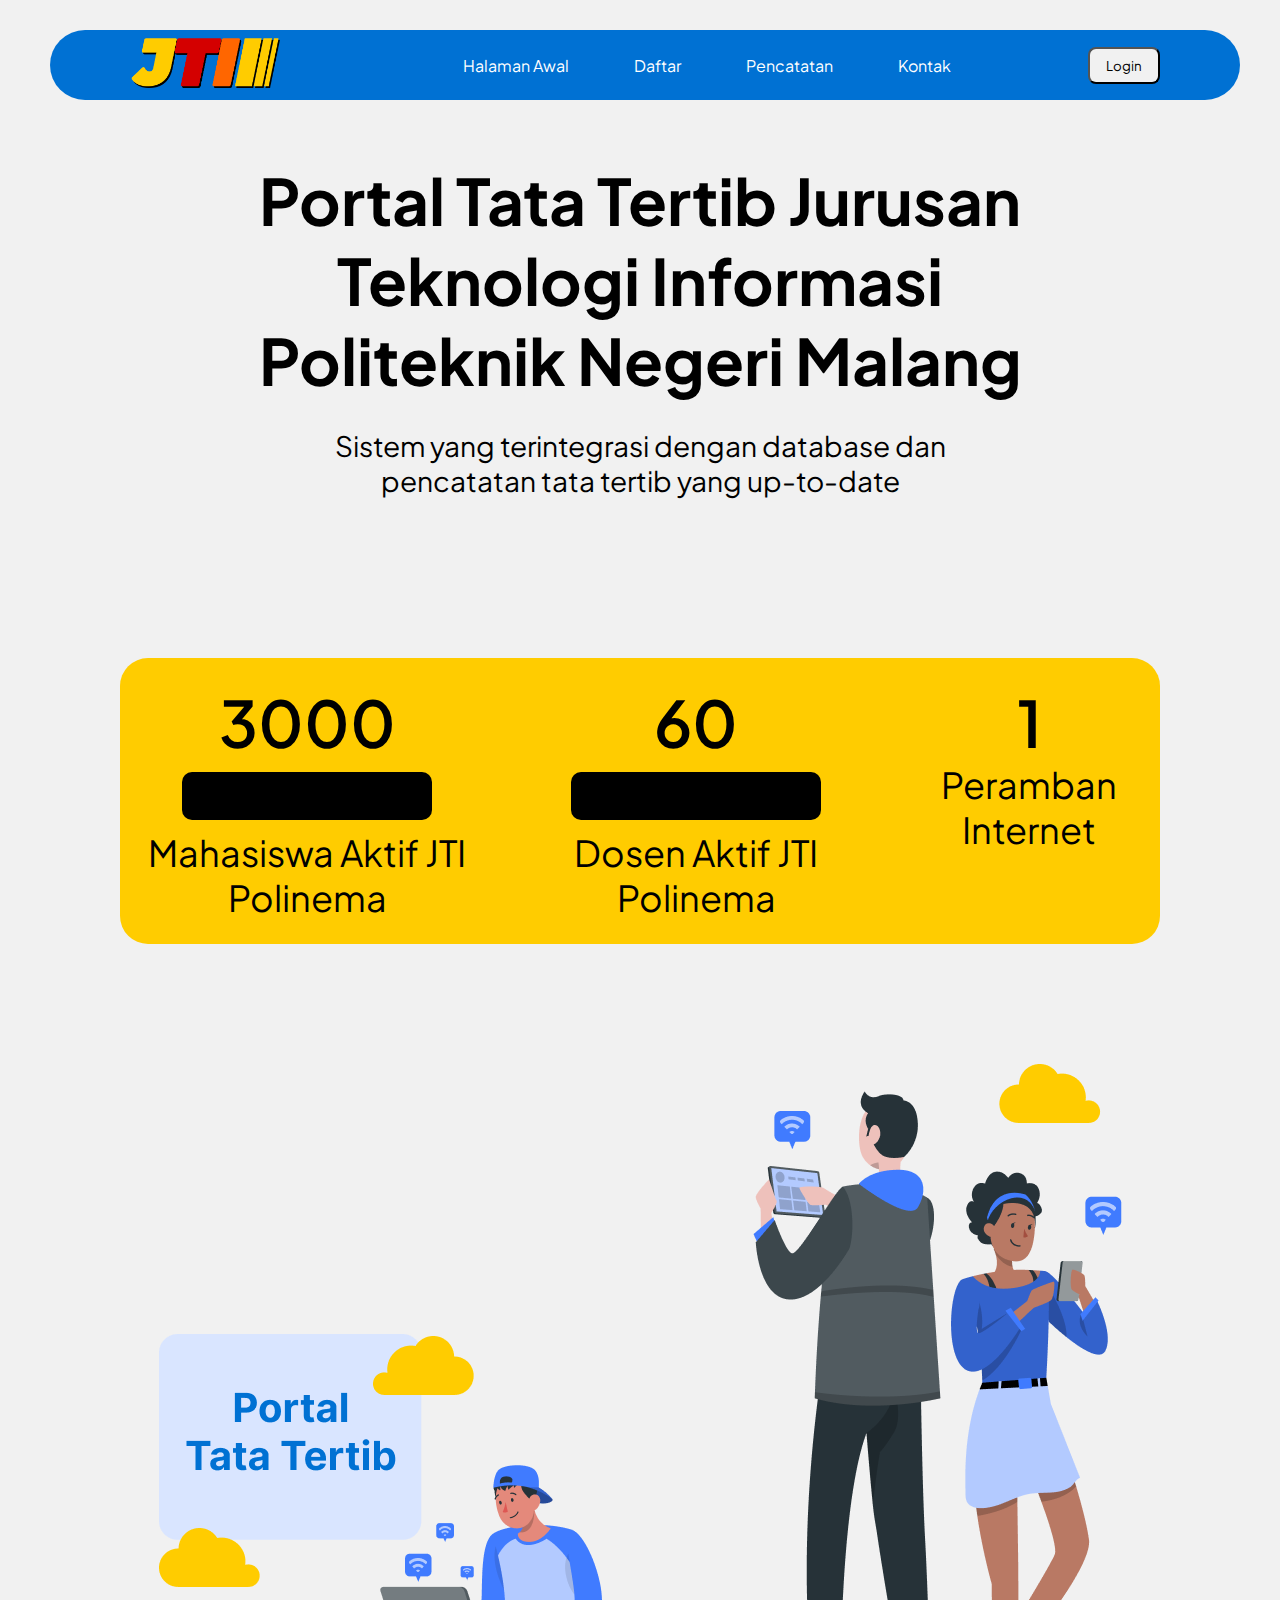
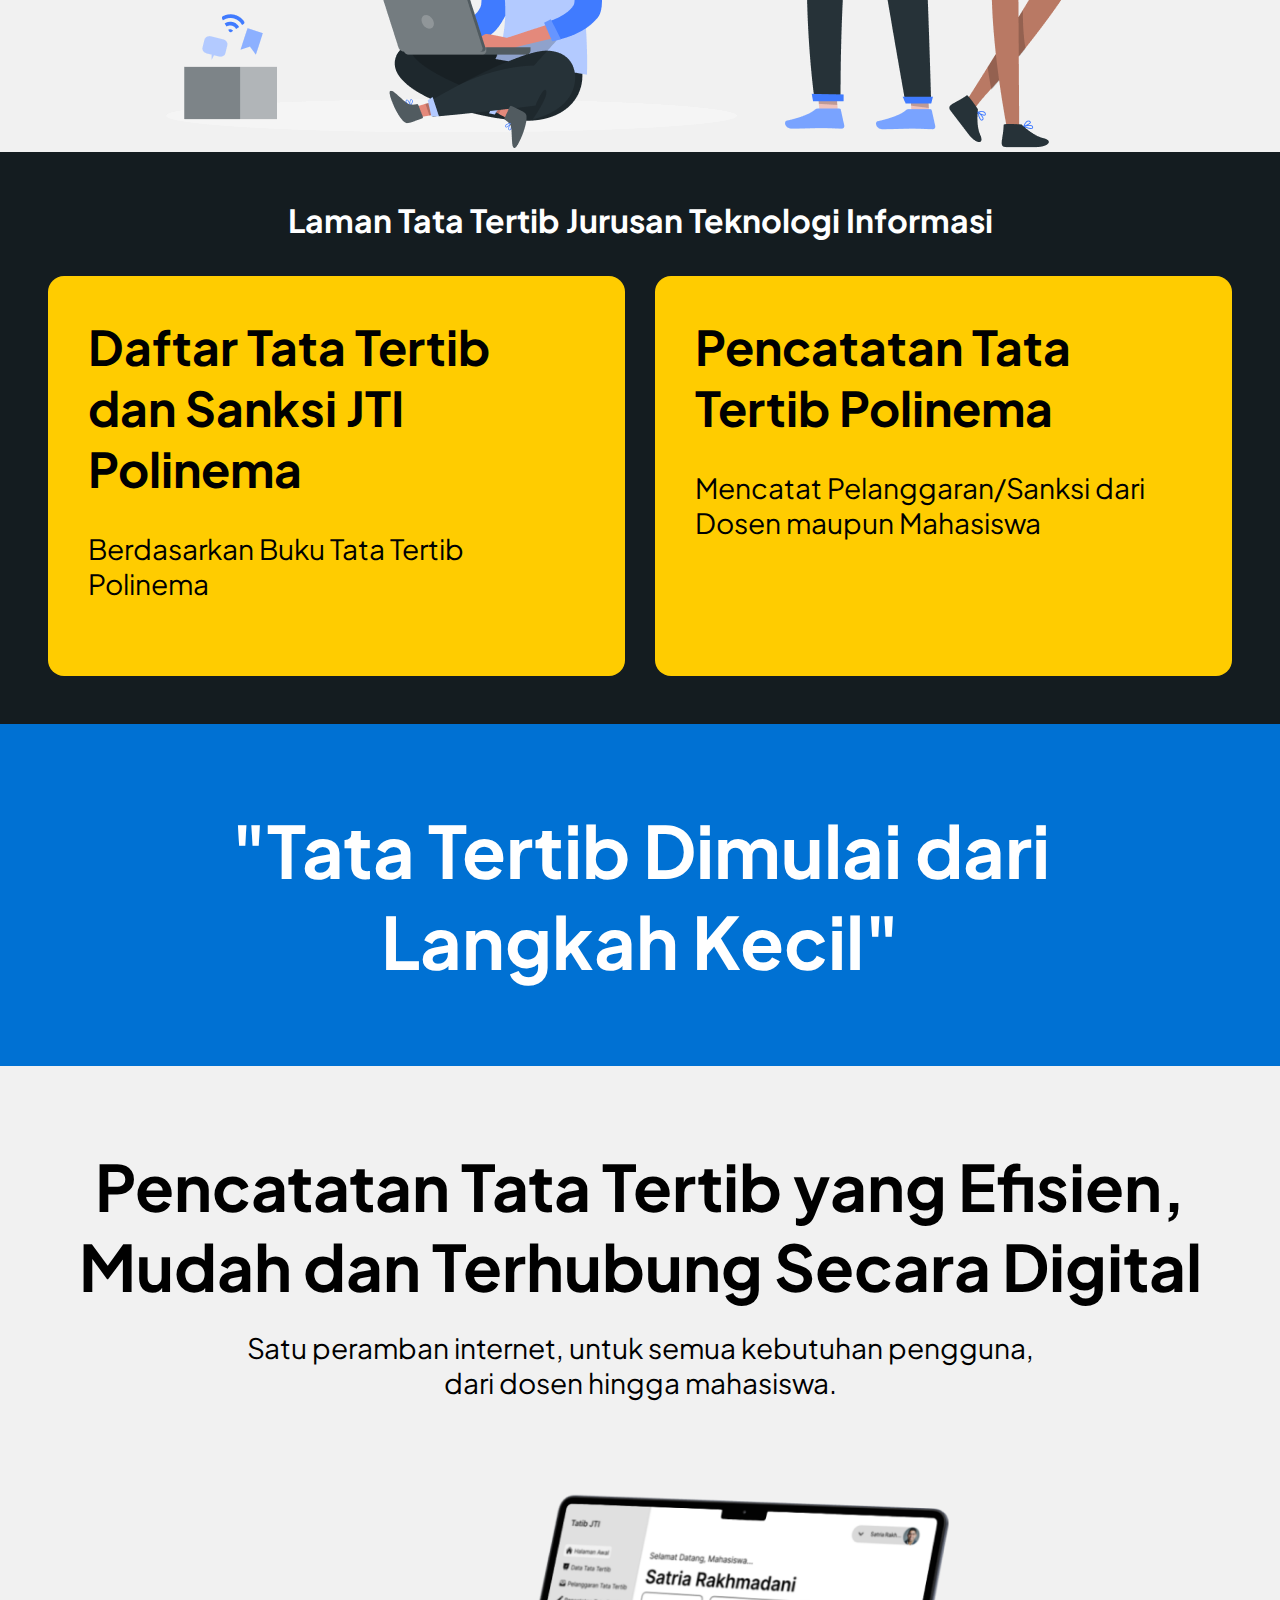
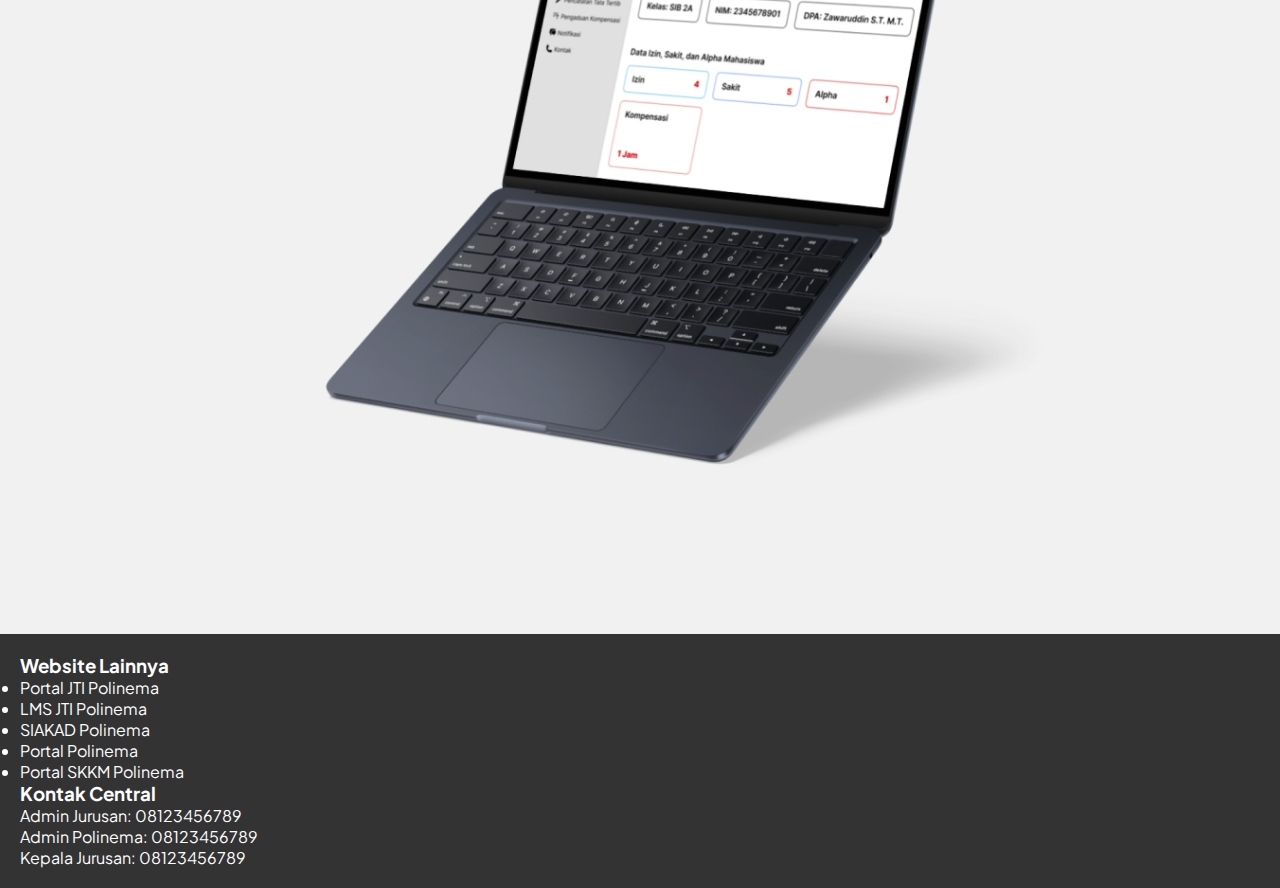
==== index.html @ 973db2af "First Commit" ====
<!DOCTYPE html>
<html lang="en">
<head>
    <meta charset="UTF-8">
    <meta name="viewport" content="width=device-width, initial-scale=1.0">
    <link rel="stylesheet" href="css/style.css">
    <script src="js/script.js"></script>
    <title>Tatib JTI</title>
    <link rel="icon" href="images/favicon.png" type="image/png">

</head>
<body>
    
    <header class="navbar">
        <div class="logo" href="index.html">
            <img src="images/logo.png" alt="JTI Logo" class="nav-logo">
        </div>
        <nav>
            <ul>
                <li><a href="#">Halaman Awal</a></li>
                <li><a href="#">Daftar</a></li>
                <li><a href="#">Pencatatan</a></li>
                <li><a href="#">Kontak</a></li>
            </ul>
        </nav>

        <button class="login-button">Login</button>
    </header>
    
    <section class="hero" >
        <h1>Portal Tata Tertib Jurusan <br> Teknologi Informasi <br> Politeknik Negeri Malang </h1>
        <p>Sistem yang terintegrasi dengan database dan <br> pencatatan tata tertib yang up-to-date</p>
        <div class="stats">
            <div class="stats-mahasiswa">
                <h2>3000</h2>
                <div class="divider"></div>
                <h5>Mahasiswa Aktif JTI Polinema</h5>
            </div>

            <div class="stats-dosen">
                <h2>60</h2>
                <div class="divider"></div>
                <h5>Dosen Aktif JTI Polinema</h5>
            </div>

            <div class="stats-internet">
                <h2>1</h2>
                <h5>Peramban Internet</h5>
            </div>
        </div>
        
        <div class="cartoons"></div>
        <img class="cartoon" src="images/Character 1.png" alt="Cartoon Illustration 1">
        <img class="cartoon" src="images/Character 2.png" alt="Cartoon Illustration 2">
    </section>

    <section class="links">
        <h2>Laman Tata Tertib Jurusan Teknologi Informasi</h2>
        <div class="cards">
            <div class="card">
                <h3>Daftar Tata Tertib dan Sanksi JTI Polinema</h3>
                <p>Berdasarkan Buku Tata Tertib Polinema</p>
            </div>

            <div class="card">
                <h3>Pencatatan Tata Tertib Polinema</h3>
                <p>Mencatat Pelanggaran/Sanksi dari Dosen maupun Mahasiswa</p>
            </div>
        </div>
    </section>

    <section class="motto">
        <h2>"Tata Tertib Dimulai dari <br> Langkah Kecil"</h2>
    </section>

    <section class="features">
        <h2>Pencatatan Tata Tertib yang Efisien, <br> Mudah dan Terhubung Secara Digital</h2>
        <p>Satu peramban internet, untuk semua kebutuhan pengguna, <br> dari dosen hingga mahasiswa.</p>
        <img src="images/MacBook Air (2022).png" alt="Laptop Mockup">
    </section>

    <footer>
        <div class="footer-content">
            <div class="footer-links">
                <h3>Website Lainnya</h3>
                <ul>
                    <li>Portal JTI Polinema</li>
                    <li>LMS JTI Polinema</li>
                    <li>SIAKAD Polinema</li>
                    <li>Portal Polinema</li>
                    <li>Portal SKKM Polinema</li>
                </ul>
            </div>
            <div class="footer-contact">
                <h3>Kontak Central</h3>
                <p>Admin Jurusan: 08123456789</p>
                <p>Admin Polinema: 08123456789</p>
                <p>Kepala Jurusan: 08123456789</p>
            </div>
        </div>
    </footer>

</body>
</html>
---- css/style.css ----
@import url('https://fonts.googleapis.com/css2?family=Plus+Jakarta+Sans:ital,wght@0,200..800;1,200..800&family=Space+Grotesk:wght@300..700&display=swap');

*{
    margin: 0;
    padding: 0;
    box-sizing: border-box;
    font-family: "Plus Jakarta Sans";
}

body {
    margin: 0;
    background-color: #f1f1f1;
}

.navbar{
    position: fixed;
    margin-top: 30px;
    margin-left: 50px;
    margin-right: 50px;
    border-radius: 600px;
    padding: 0 80px;
    display: flex;
    align-items: center;
    justify-content: space-between;
    height: 70px;
    background-color: #0071D3;
    color: #f1f1f1;
    top: 0;
    left: 0;
    width: 93%; /* Ensure it spans the screen */
    z-index: 100
}

.navbar ul {
    list-style-type: none;
    display: flex;
    gap: 20px;
}

.navbar ul li a {
    color: white;
    text-decoration: none;
}

.navbar li{
    display: inline;
    color: #f1f1f1;
    padding-left: 45px;
}

.logo .nav-logo{
    width: 150px;
    height: auto;
    justify-items: center;
}

.link a{
    color: #f1f1f1;
}

nav .link a:not(:last-child){
    margin: 0 20px;
}

.login-button{
    padding: 8px 16px;
    background-color: #f1f1f1;
    border-radius: 8px;
}

.login-button:hover {
    background-color: #0071D3;
    color: white;
}

.hero {
    text-align: center;
    padding-top: 120px;
    background-color: #f1f1f1;
}

.hero h1{
    padding-top: 40px;
    font-size: 64px;
    padding-bottom: 28px;
}

.hero p{
    font-size: 28px;
    padding-bottom: 40px;
}

.hero .stats {
    margin: 120px;
    display: flex;
    justify-content: center;
    gap: 40px;
    background-color: #FFcc00;
    border-radius: 28px;
}

.hero .stats div {
    text-align: center;
    padding: 24px;
    border-radius: 10px;
}

.hero .stats div h2{
    font-size: 64px;
    font-weight: 600;
}

.hero .stats div h5{
    font-size: 36px;
    font-weight: 400;
}

.hero .stats div .divider{
    width: 250px;
    height: 5px;
    background-color: black;
    margin: 10px auto;
}

.cartoons {
    display: block;
    justify-content: space-between;
    align-items: center;
    margin-top: 20px;
}

.links {
    text-align: center;
    padding: 48px;
    background-color: #141c20;
}

.links h2 {
    padding-bottom: 16px;
    font-size: 32px;
    font-weight: bold;
    margin-bottom: 20px;
    color: white;
}

.cards {
    display: flex;
    justify-content: center;
    gap: 30px;
    margin-top: 20px;
}

.card {
    background-color: #ffcc00;
    padding: 40px;
    border-radius: 16px;
    width: 600px;
    height: 400px;
    text-align: left;
}

.card h3{
    font-size: 48px;
    padding-bottom: 2rem;
}

.card p{
    font-size: 28px;
}

.motto{
    padding: 80px;
    background-color: #0071D3;
    color: white;
    text-align: center;
    font-size: 48px;
}

.features{
    justify-content: center;
    text-align: center;
    padding: 80px;
    padding-left: 50px;
    padding-right: 50px;
}

.features img{
    max-width: 1000px;
}

.features img:hover{
    filter: drop-shadow(0 0 20px rgba(0, 113, 211, 1));
}

.features h2{
    font-size: 64px;
    padding-bottom: 24px;
}

.features p{
    font-size: 28px;
}

footer {
    display: flex;
    background-color: #333;
    color: white;
    padding: 20px;
    display: flex;
    justify-content: space-between;
}
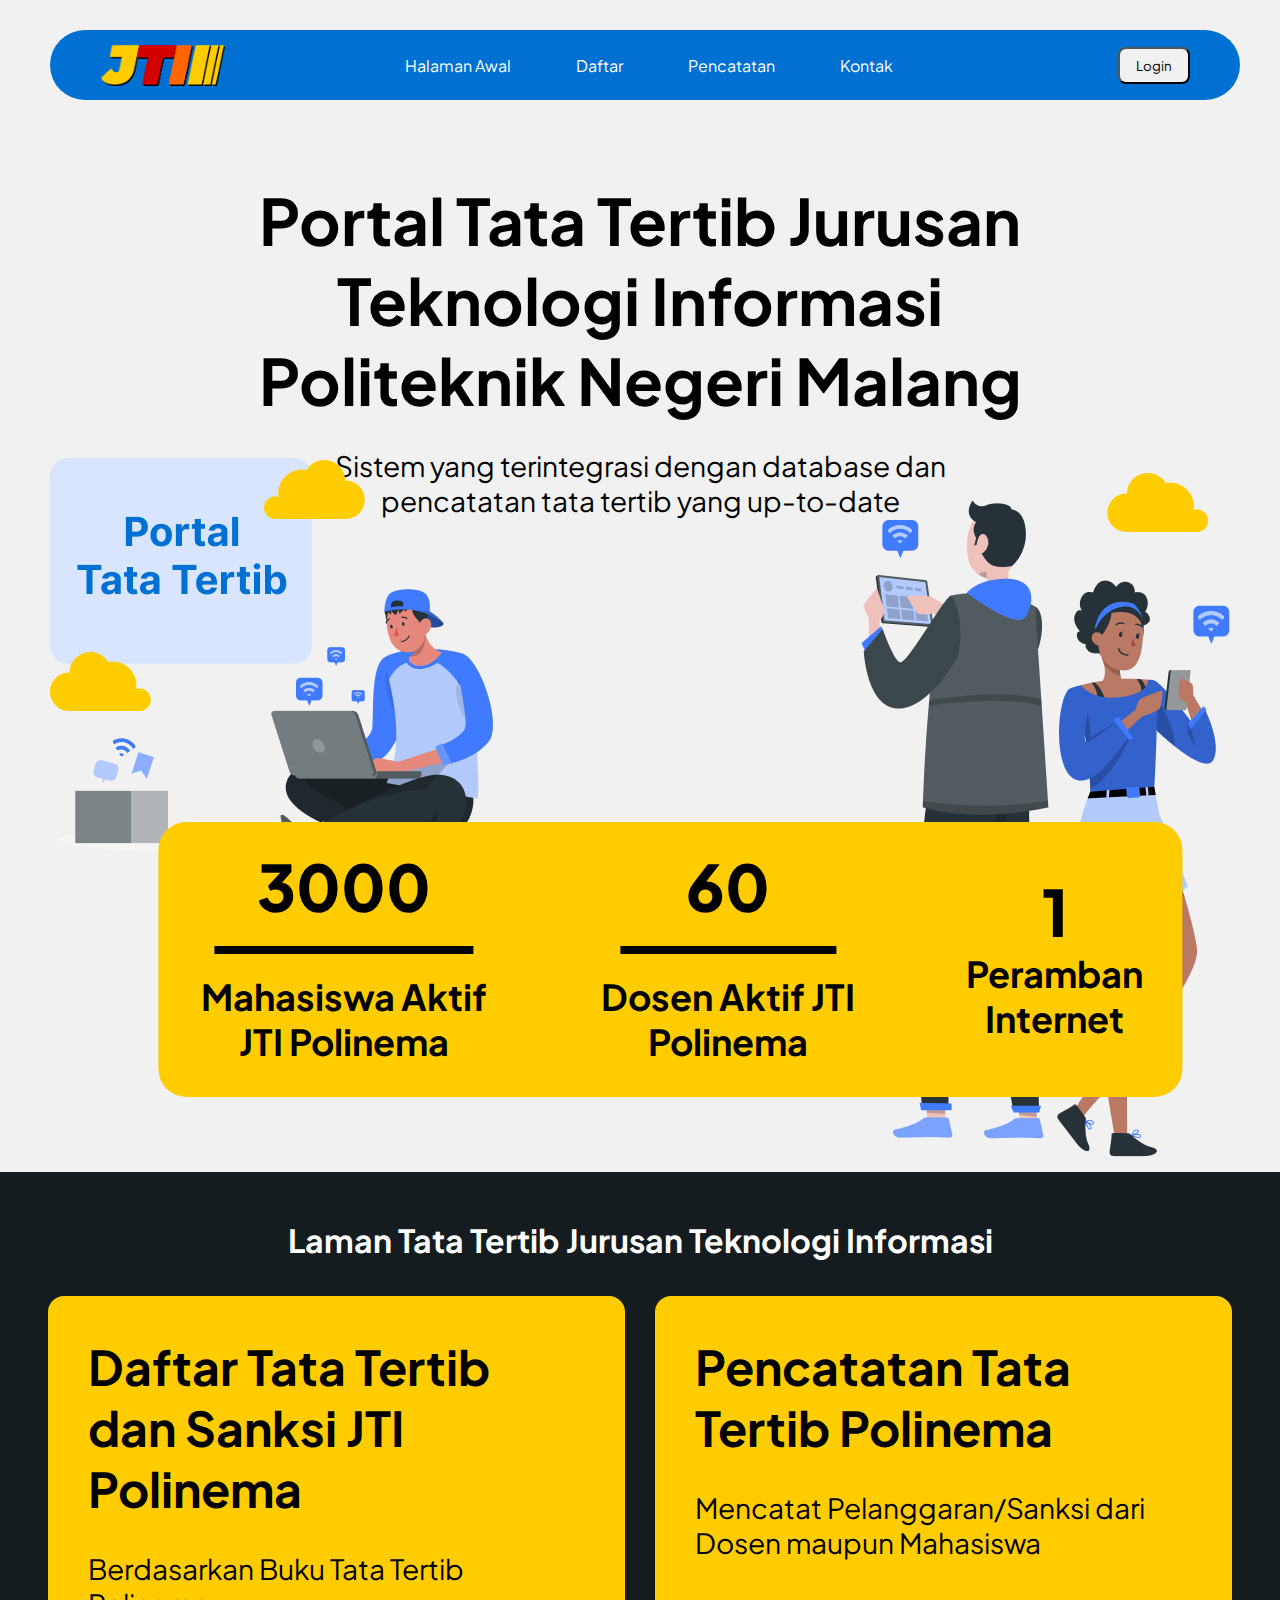
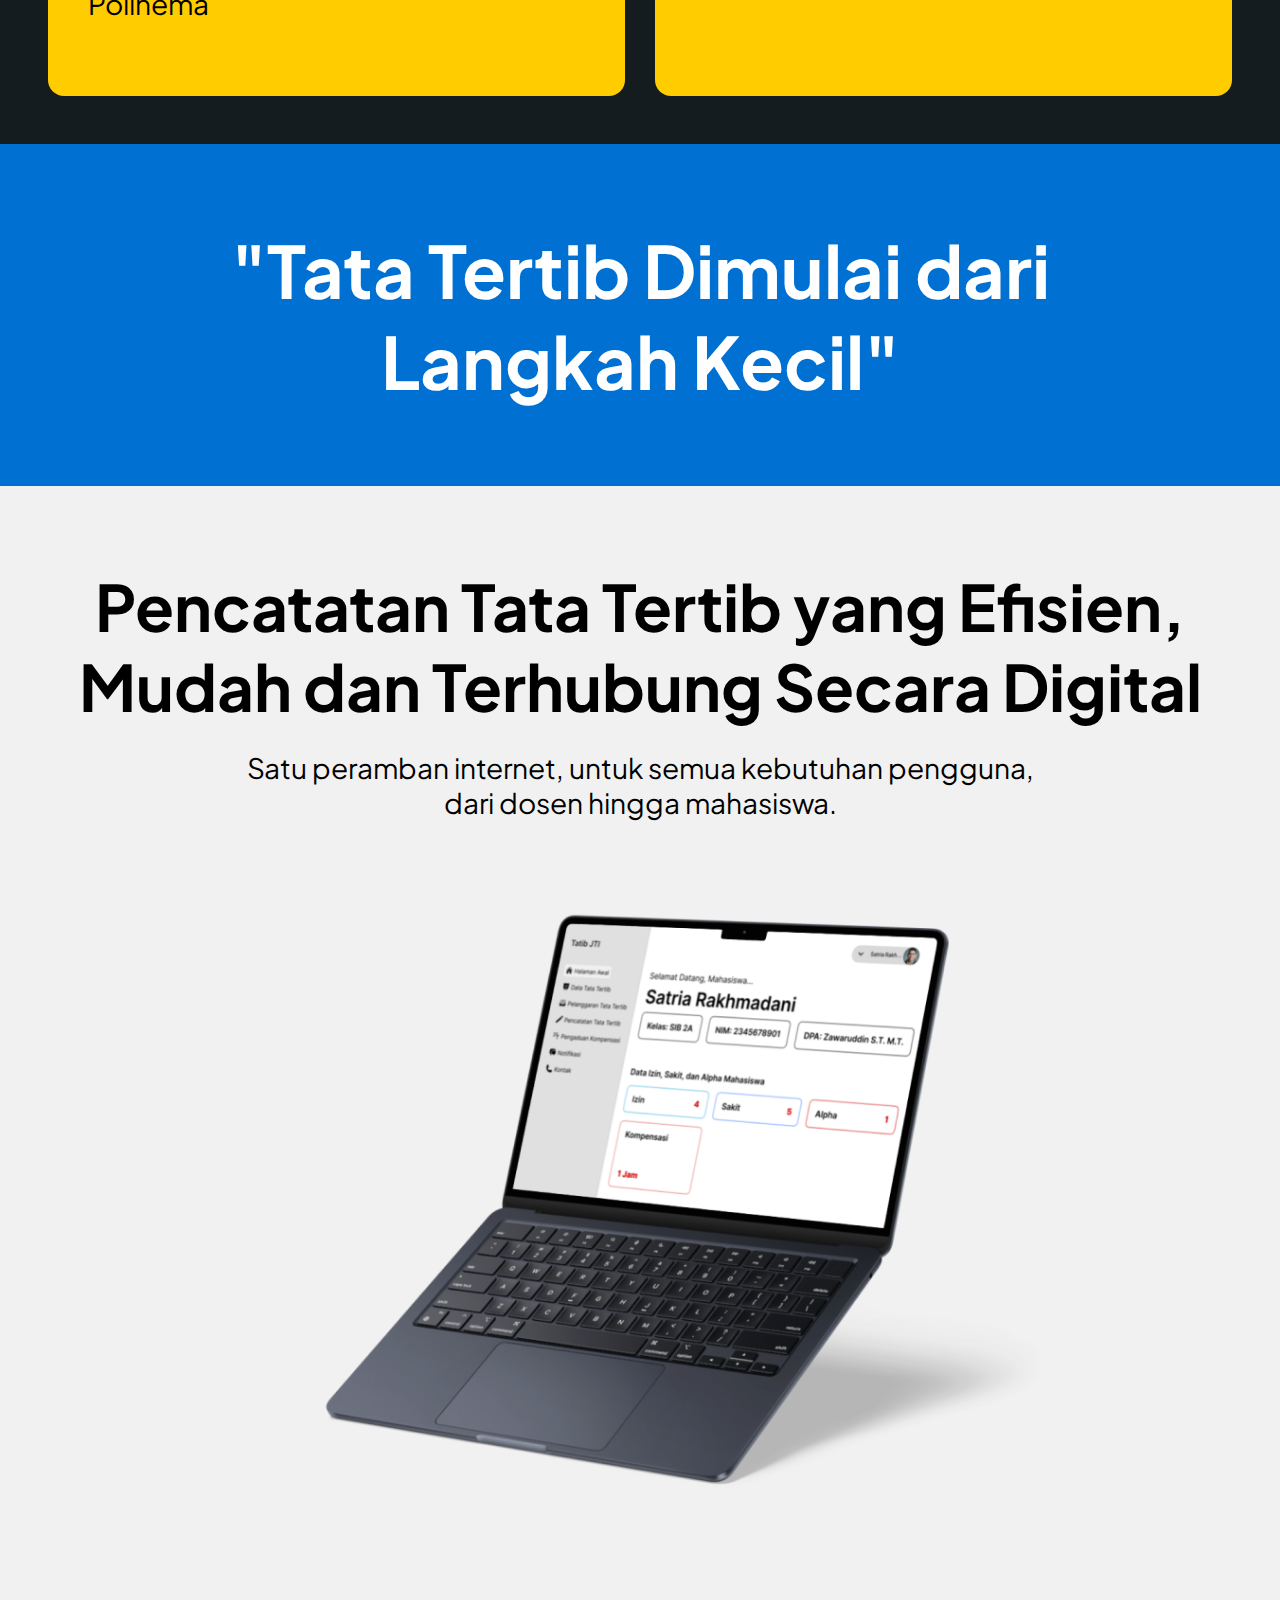
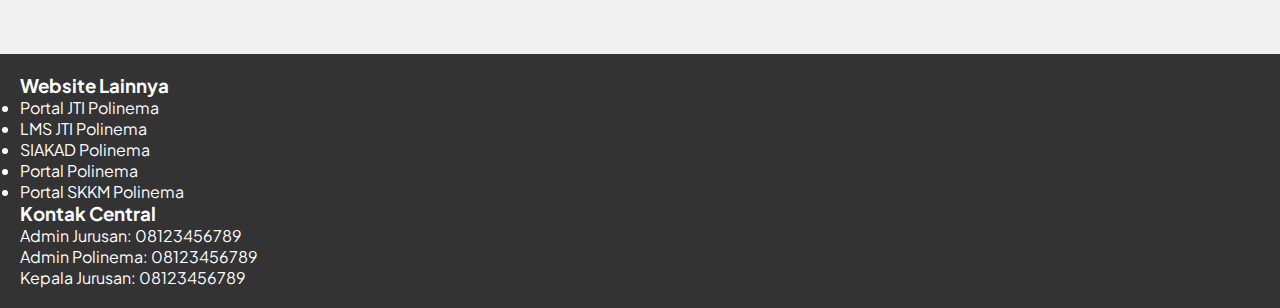
==== commit 86a87a65: "Index, Style, PHP Change" ====
--- a/index.html
+++ b/index.html
@@ -13,7 +13,7 @@
     
     <header class="navbar">
         <div class="logo" href="index.html">
-            <img src="images/logo.png" alt="JTI Logo" class="nav-logo">
+            <img src="images/logo.png" alt="JTI Logo" class="nav-logo"  >
         </div>
         <nav>
             <ul>
@@ -28,30 +28,39 @@
     </header>
     
     <section class="hero" >
+        <div class="cartoons">
         <h1>Portal Tata Tertib Jurusan <br> Teknologi Informasi <br> Politeknik Negeri Malang </h1>
         <p>Sistem yang terintegrasi dengan database dan <br> pencatatan tata tertib yang up-to-date</p>
-        <div class="stats">
-            <div class="stats-mahasiswa">
-                <h2>3000</h2>
-                <div class="divider"></div>
-                <h5>Mahasiswa Aktif JTI Polinema</h5>
+            <div class="cartoon-img">
+                <div class="cartoon1">
+                    <img class="background-cartoon" src="images/Character 1.png" alt="Cartoon Illustration 1">
+                </div>
+                <div class="cartoon2">
+                    <img class="background-cartoon" src="images/Character 2.png" alt="Cartoon Illustration 2">    
+                </div>
             </div>
+            
+            <div class="stats">
+                <div class="stats-mahasiswa">
+                    <h2>3000</h2>
+                    <hr>
+                    <h5>Mahasiswa Aktif JTI Polinema</h5>
+                </div>
 
-            <div class="stats-dosen">
-                <h2>60</h2>
-                <div class="divider"></div>
-                <h5>Dosen Aktif JTI Polinema</h5>
-            </div>
+                <div class="stats-dosen">
+                    <h2>60</h2>
+                    <hr>
+                    <h5>Dosen Aktif JTI Polinema</h5>
+                </div>
 
-            <div class="stats-internet">
-                <h2>1</h2>
-                <h5>Peramban Internet</h5>
+                <div class="stats-internet">
+                    <h2>1</h2>
+                    <h5>Peramban Internet</h5>
+                </div>
             </div>
         </div>
         
-        <div class="cartoons"></div>
-        <img class="cartoon" src="images/Character 1.png" alt="Cartoon Illustration 1">
-        <img class="cartoon" src="images/Character 2.png" alt="Cartoon Illustration 2">
+
     </section>
 
     <section class="links">
--- a/css/style.css
+++ b/css/style.css
@@ -18,7 +18,7 @@
     margin-left: 50px;
     margin-right: 50px;
     border-radius: 600px;
-    padding: 0 80px;
+    padding: 0 50px;
     display: flex;
     align-items: center;
     justify-content: space-between;
@@ -32,6 +32,7 @@
 }
 
 .navbar ul {
+    margin-right: 100px;
     list-style-type: none;
     display: flex;
     gap: 20px;
@@ -49,9 +50,11 @@
 }
 
 .logo .nav-logo{
-    width: 150px;
+    width: 125px;
     height: auto;
-    justify-items: center;
+    justify-items: flex;
+    margin-top: 5px;
+    margin-right: 10px;
 }
 
 .link a{
@@ -99,6 +102,17 @@
     border-radius: 28px;
 }
 
+.stats{
+  position: absolute;
+  top: 78%; /* Sesuaikan posisi stats */
+  left: 35%;
+  transform: translateX(-40%);
+  display: flex;
+  justify-content: space-around;
+  width: 80%; /* Lebar stats */
+  height: 275px;
+}
+
 .hero .stats div {
     text-align: center;
     padding: 24px;
@@ -107,19 +121,22 @@
 
 .hero .stats div h2{
     font-size: 64px;
-    font-weight: 600;
+    font-weight: 1000;
 }
 
 .hero .stats div h5{
     font-size: 36px;
-    font-weight: 400;
-}
-
-.hero .stats div .divider{
-    width: 250px;
-    height: 5px;
-    background-color: black;
-    margin: 10px auto;
+    font-weight: 700;
+}
+
+hr{
+  border: 4px solid black; /* Tebal dan warna garis */
+  width: 80%; /* Panjang garis */
+  margin: 20px auto; /* Jarak vertikal dan posisi tengah */
+}
+
+.stats-internet {
+    margin-top: 25px;
 }
 
 .cartoons {
@@ -127,6 +144,35 @@
     justify-content: space-between;
     align-items: center;
     margin-top: 20px;
+}
+
+.cartoon-img {
+    display: flex; /* Gunakan flexbox untuk mengatur elemen secara horizontal */
+    justify-content: space-between; /* Atur jarak antar elemen secara merata */
+    align-items: center; /* Atur elemen agar sejajar secara vertikal */
+    width: 100%; /* Pastikan elemen mengambil seluruh lebar */
+    margin-top: -100px;
+  }
+  
+.cartoon1,
+.cartoon2 {
+    display: flex; /* Membuat gambar tetap berada di dalam kontainer */
+    justify-content: center; /* Pusatkan gambar di dalam elemen */
+}
+
+.cartoon1{
+    margin-left: 50px;
+    margin-bottom: 300px;
+}
+
+.cartoon2{
+    margin-right: 50px;
+}
+
+.background-cartoon{
+  position: relative;
+  height: auto;
+  /* padding-bottom: 10%; */
 }
 
 .links {
@@ -157,6 +203,7 @@
     width: 600px;
     height: 400px;
     text-align: left;
+    
 }
 
 .card h3{
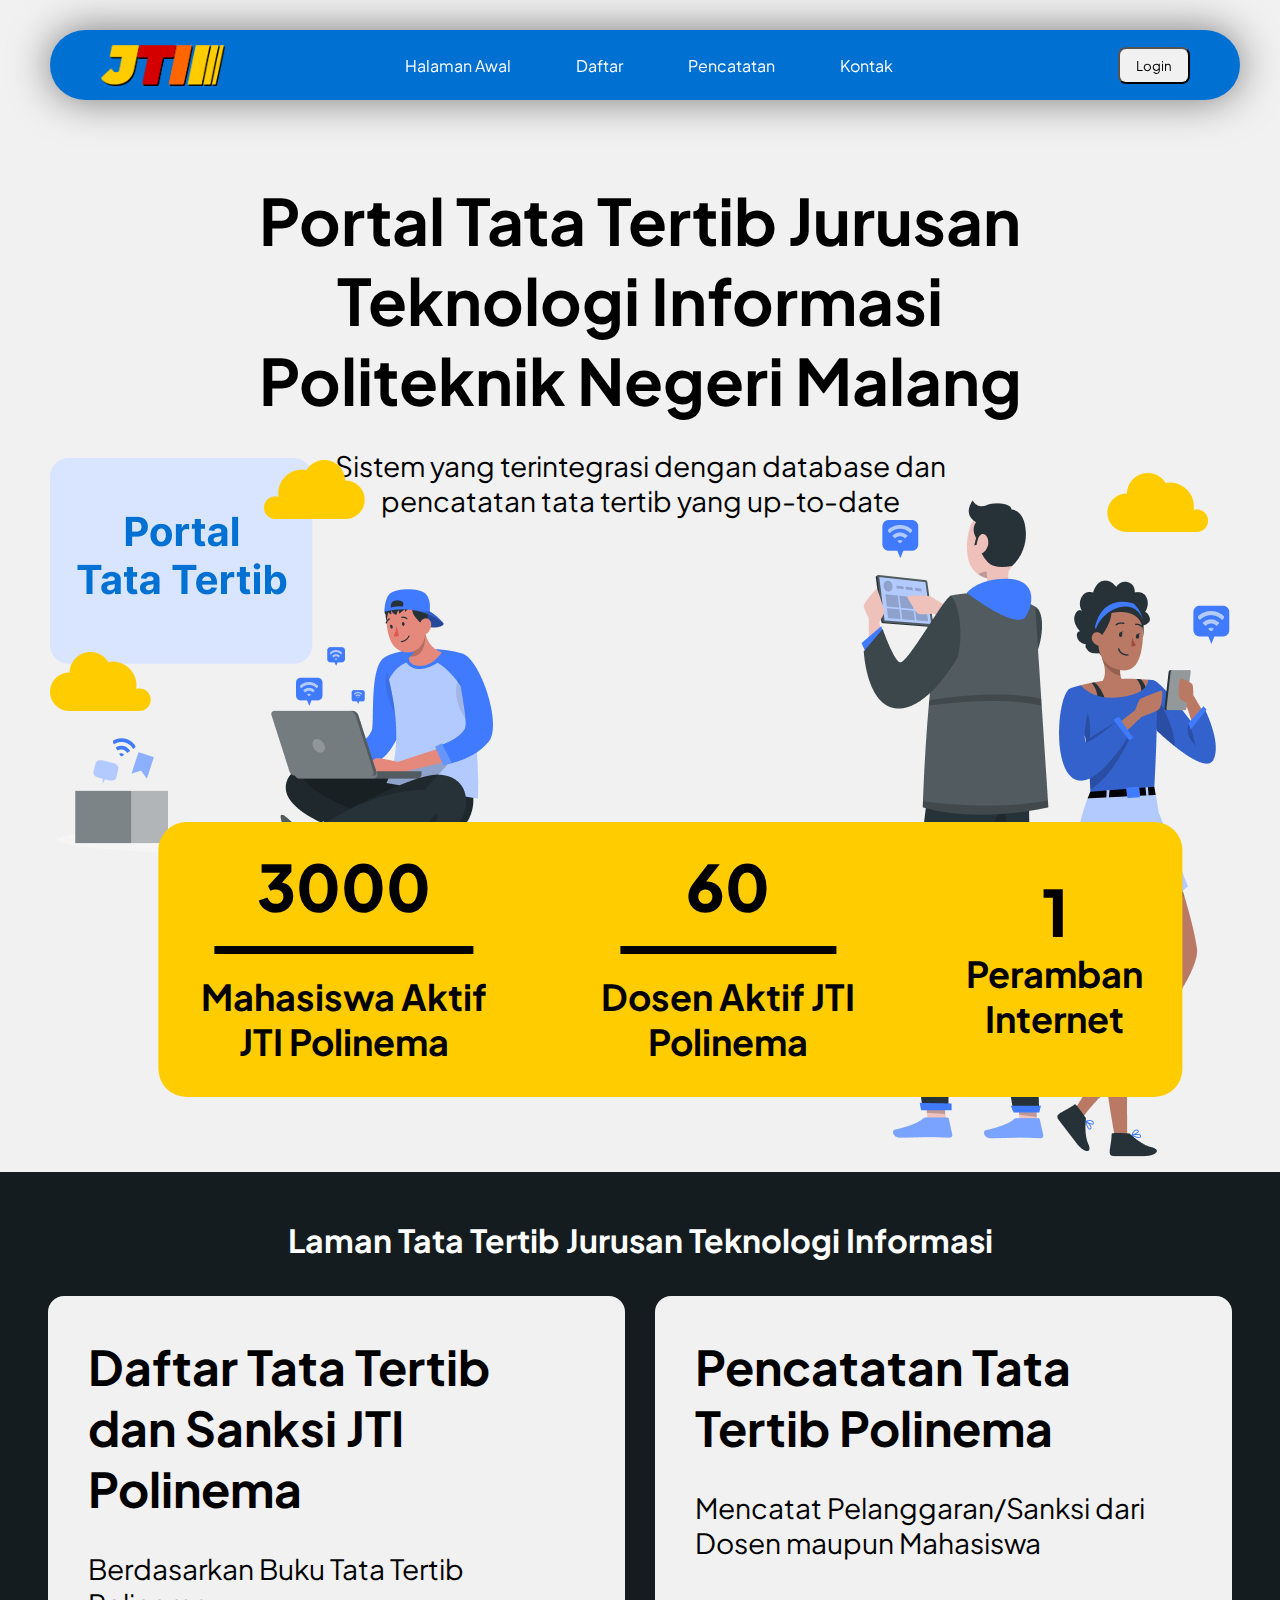
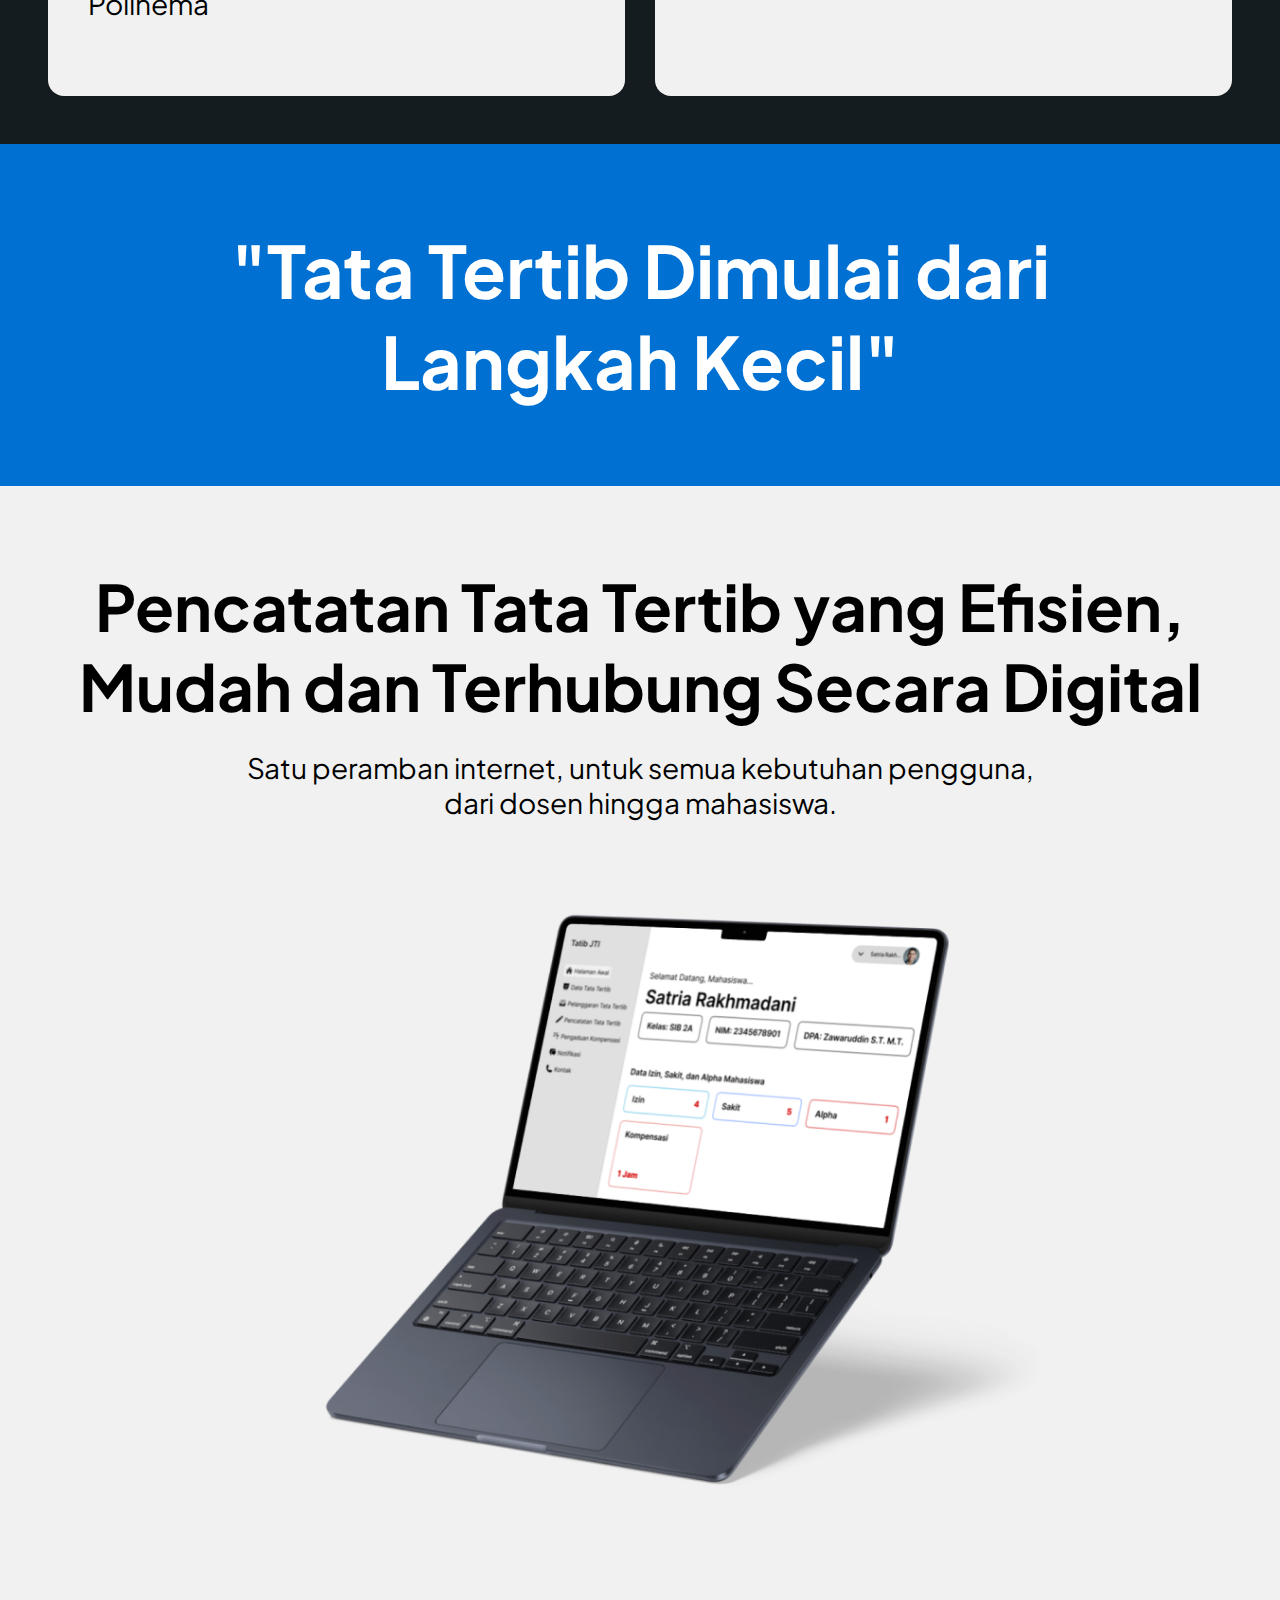
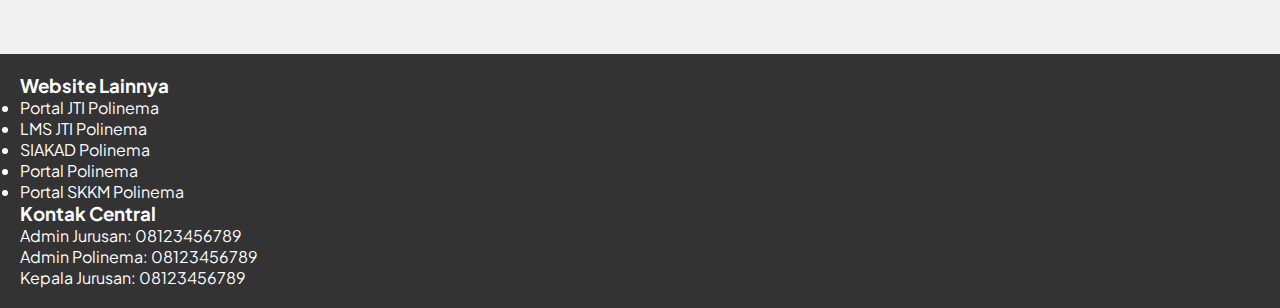
==== commit 9cf6312e: "New Login Page" ====
--- a/index.html
+++ b/index.html
@@ -24,7 +24,9 @@
             </ul>
         </nav>
 
-        <button class="login-button">Login</button>
+        <a href="html/login.html">
+            <button class="login-button">Login</button>
+        </a>
     </header>
     
     <section class="hero" >
--- a/css/style.css
+++ b/css/style.css
@@ -28,7 +28,8 @@
     top: 0;
     left: 0;
     width: 93%; /* Ensure it spans the screen */
-    z-index: 100
+    z-index: 100;
+    box-shadow: 0 0 40px rgba(0, 0, 0, 0.5);
 }
 
 .navbar ul {
@@ -197,7 +198,7 @@
 }
 
 .card {
-    background-color: #ffcc00;
+    background-color: #f1f1f1;
     padding: 40px;
     border-radius: 16px;
     width: 600px;
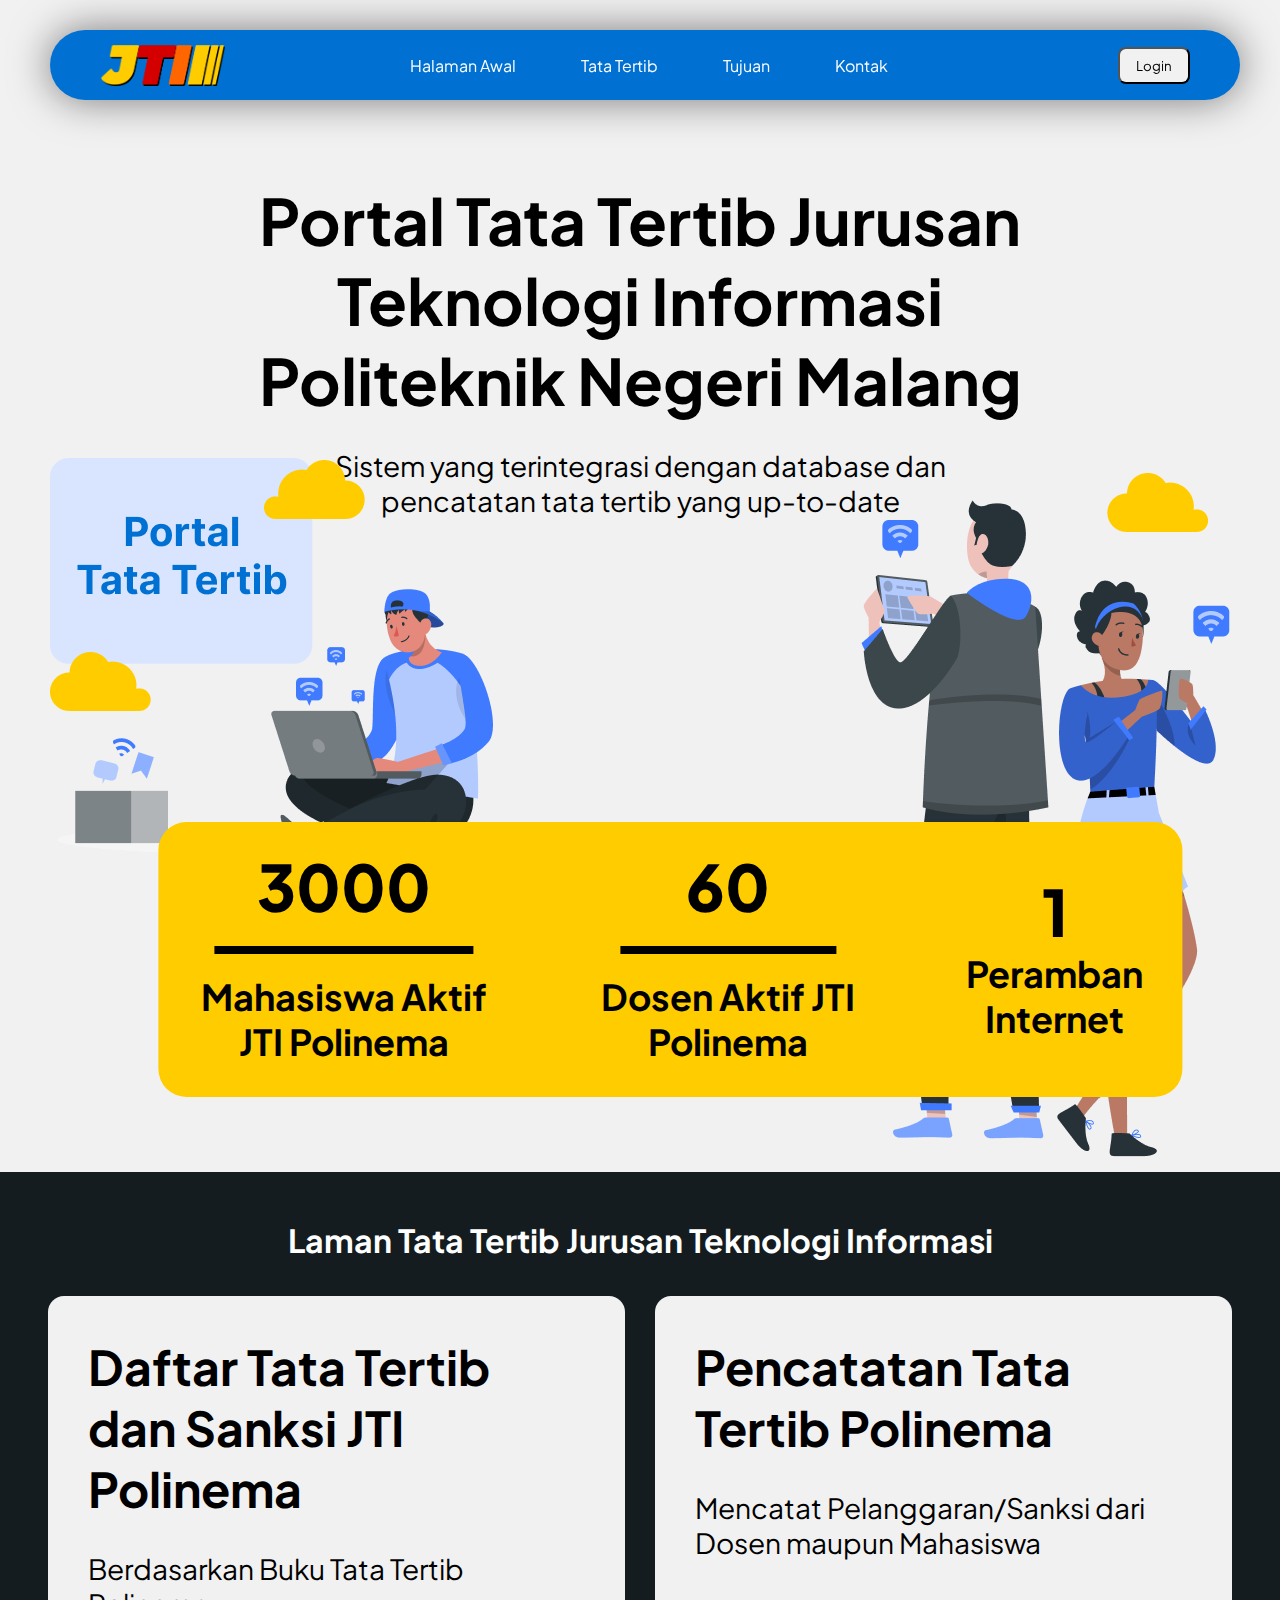
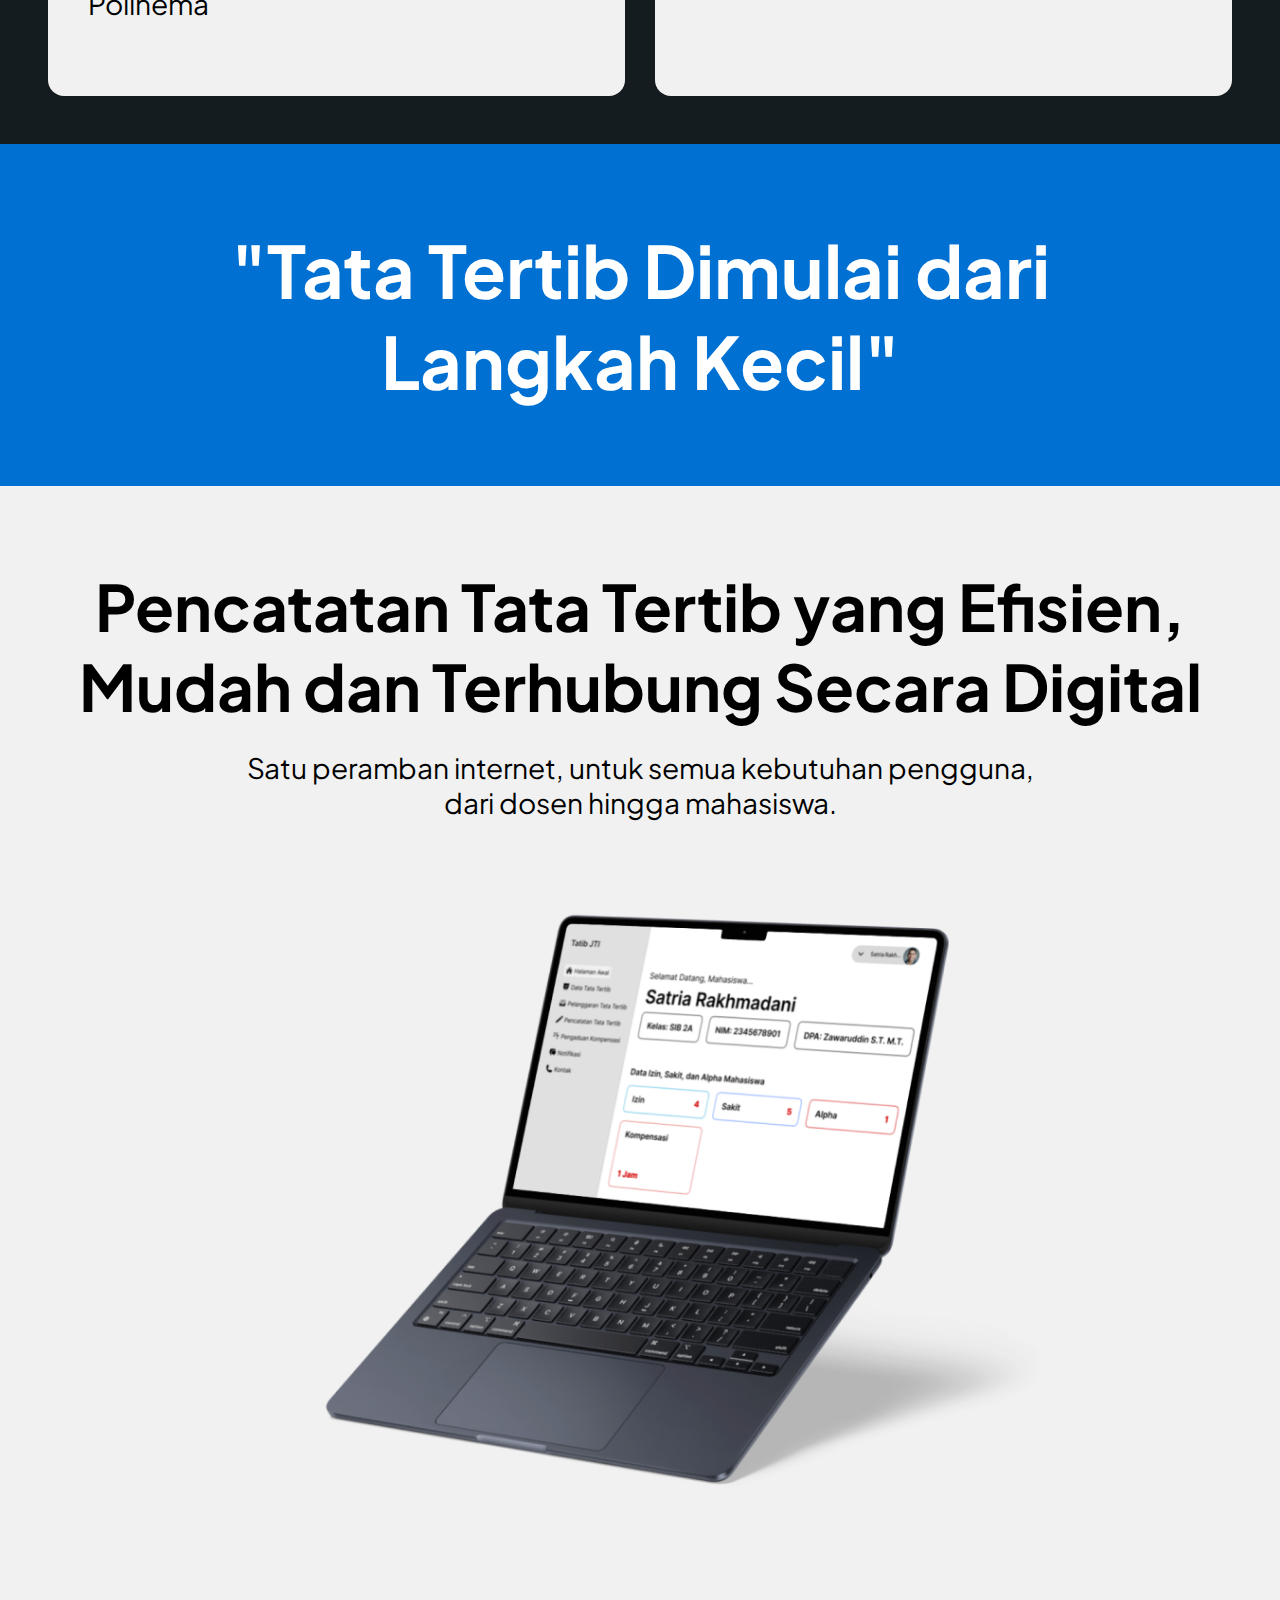
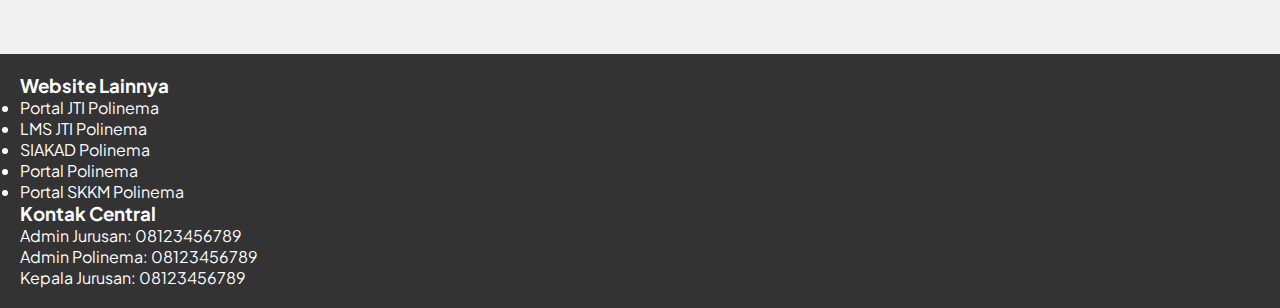
==== commit 7c7e4b0b: "Changes In Database For Pencatatan Tatib" ====
--- a/index.html
+++ b/index.html
@@ -3,10 +3,10 @@
 <head>
     <meta charset="UTF-8">
     <meta name="viewport" content="width=device-width, initial-scale=1.0">
-    <link rel="stylesheet" href="css/style.css">
+    <link rel="stylesheet" href="/css/style.css">
     <script src="js/script.js"></script>
     <title>Tatib JTI</title>
-    <link rel="icon" href="images/favicon.png" type="image/png">
+    <link rel="icon" href="/images/favicon.png" type="image/png">
 
 </head>
 <body>
@@ -18,13 +18,13 @@
         <nav>
             <ul>
                 <li><a href="#">Halaman Awal</a></li>
-                <li><a href="#">Daftar</a></li>
-                <li><a href="#">Pencatatan</a></li>
+                <li><a href="#">Tata Tertib</a></li>
+                <li><a href="#">Tujuan</a></li>
                 <li><a href="#">Kontak</a></li>
             </ul>
         </nav>
 
-        <a href="html/login.html">
+        <a href="/php/login.html">
             <button class="login-button">Login</button>
         </a>
     </header>
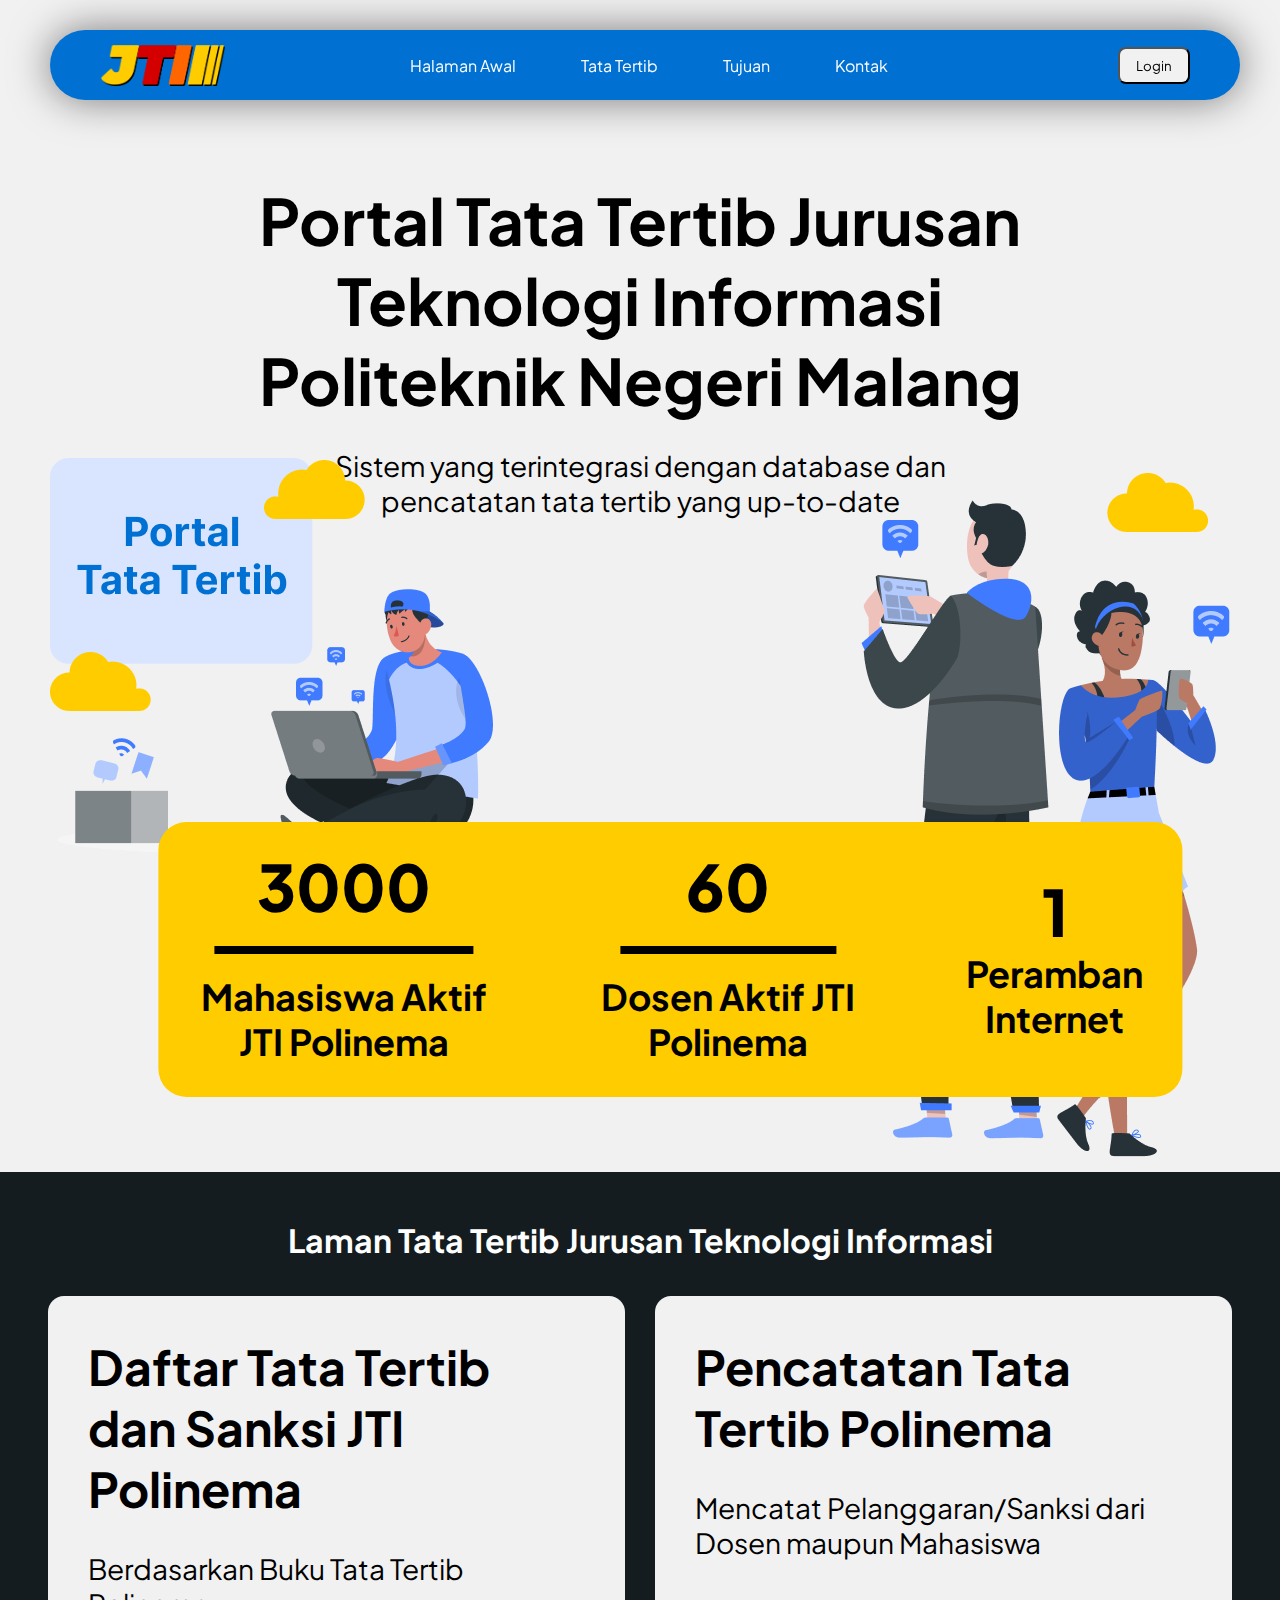
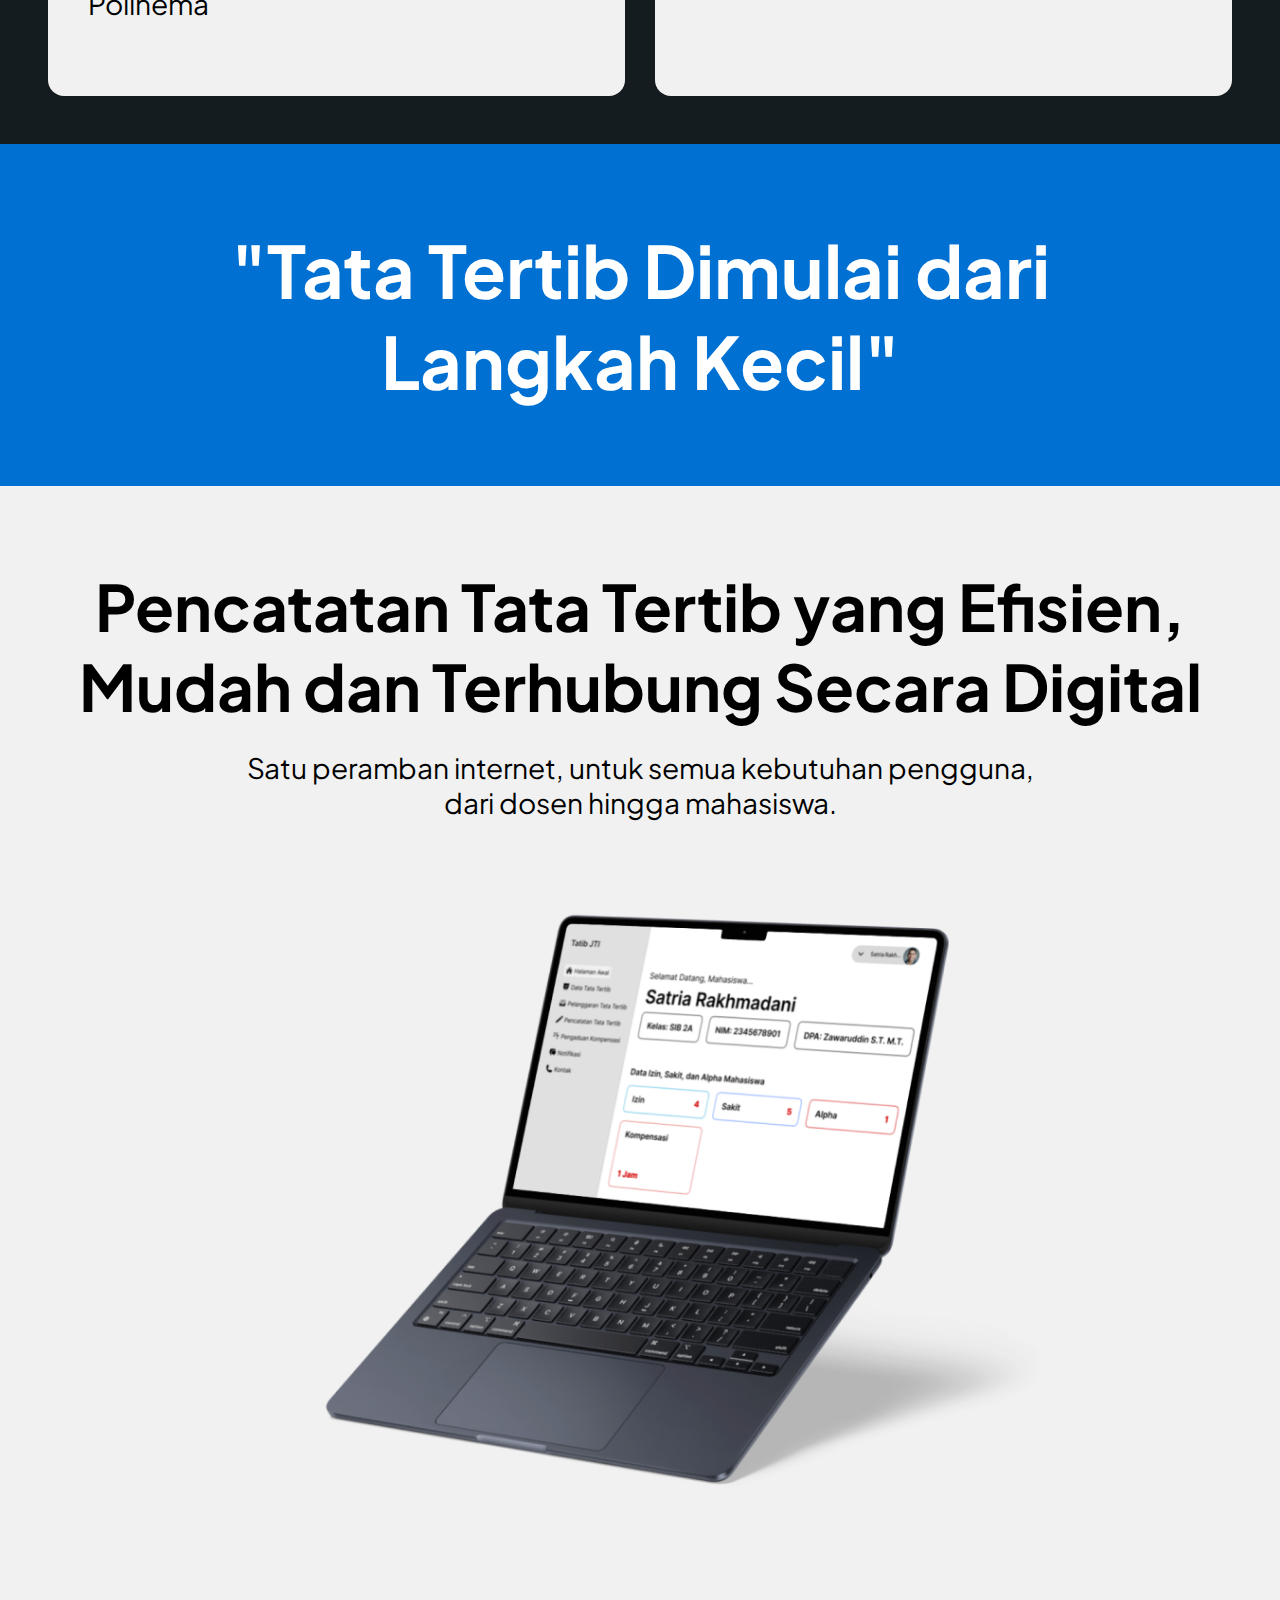
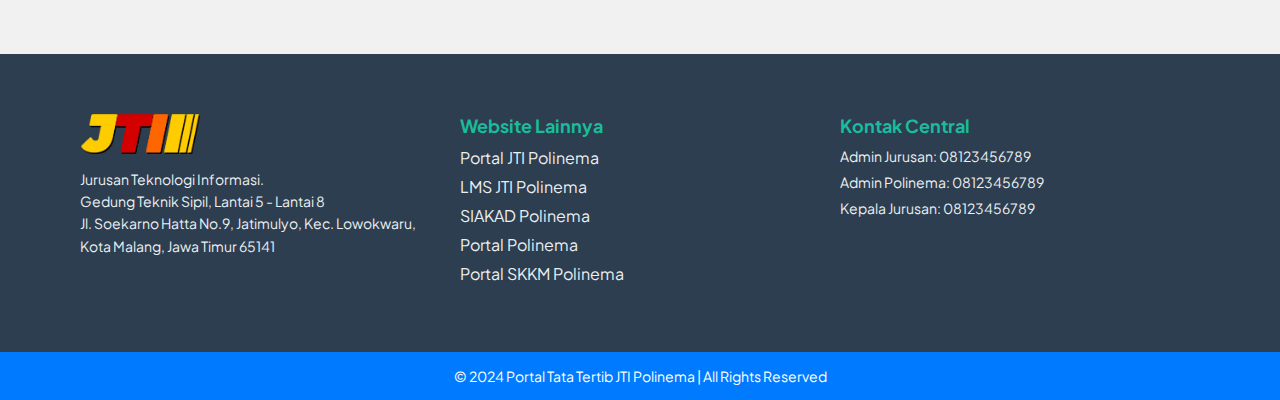
==== commit c9ada98b: "Footer and Copyright Edit, Favicon on Login" ====
--- a/index.html
+++ b/index.html
@@ -92,6 +92,13 @@
 
     <footer>
         <div class="footer-content">
+            <div class="column">
+                <img src="images/logo.png" alt="logo jti">
+                <p>Jurusan Teknologi Informasi. <br>
+                Gedung Teknik Sipil, Lantai 5 - Lantai 8 <br>
+                Jl. Soekarno Hatta No.9, Jatimulyo, Kec. Lowokwaru, Kota Malang, Jawa Timur 65141
+                </p>
+            </div>
             <div class="footer-links">
                 <h3>Website Lainnya</h3>
                 <ul>
@@ -111,5 +118,10 @@
         </div>
     </footer>
 
+    <footer class="copyright">
+        <p>&copy; 2024 Portal Tata Tertib JTI Polinema | All Rights Reserved</p>
+    </footer>
+    
+
 </body>
 </html>--- a/css/style.css
+++ b/css/style.css
@@ -249,11 +249,75 @@
     font-size: 28px;
 }
 
+/* Footer Container */
 footer {
-    display: flex;
-    background-color: #333;
-    color: white;
-    padding: 20px;
-    display: flex;
+    background-color: #2c3e50; /* Warna dasar footer */
+    color: #ecf0f1; /* Warna teks */
+    padding: 50px;
+    font-family: Arial, sans-serif;
+}
+
+/* Footer Content Layout */
+.footer-content {
+    display: flex;
+    flex-wrap: wrap;
     justify-content: space-between;
-}+    max-width: 1200px;
+    margin: 0 auto;
+    padding: 0 20px;
+}
+
+/* Footer Columns */
+.column, .footer-links, .footer-contact {
+    flex: 1; /* Membagi ruang secara merata */
+    margin: 10px;
+}
+
+/* Logo dan Deskripsi */
+.column img {
+    width: 120px; /* Ukuran logo */
+    margin-bottom: 10px;
+}
+.column p {
+    font-size: 14px;
+    line-height: 1.6;
+}
+
+/* Footer Links */
+.footer-links h3, .footer-contact h3 {
+    font-size: 18px;
+    margin-bottom: 10px;
+    color: #1abc9c; /* Warna teks heading */
+}
+.footer-links ul {
+    list-style: none;
+    padding: 0;
+}
+.footer-links li {
+    margin-bottom: 8px;
+}
+.footer-links li:hover {
+    color: #1abc9c; /* Efek hover */
+    cursor: pointer;
+}
+
+/* Footer Contact */
+.footer-contact p {
+    font-size: 14px;
+    margin-bottom: 8px;
+}
+
+/* Footer Copyright */
+.copyright {
+    background-color: #007bff; /* Warna biru untuk background */
+    color: white; /* Warna teks putih */
+    text-align: center; /* Teks di tengah */
+    padding: 15px 0; /* Jarak atas dan bawah */
+    font-family: Arial, sans-serif; /* Font */
+    font-size: 14px; /* Ukuran teks */
+}
+
+/* Tambahkan jika ingin lebih responsif */
+.copyright p {
+    margin: 0; /* Menghilangkan margin default pada paragraf */
+}
